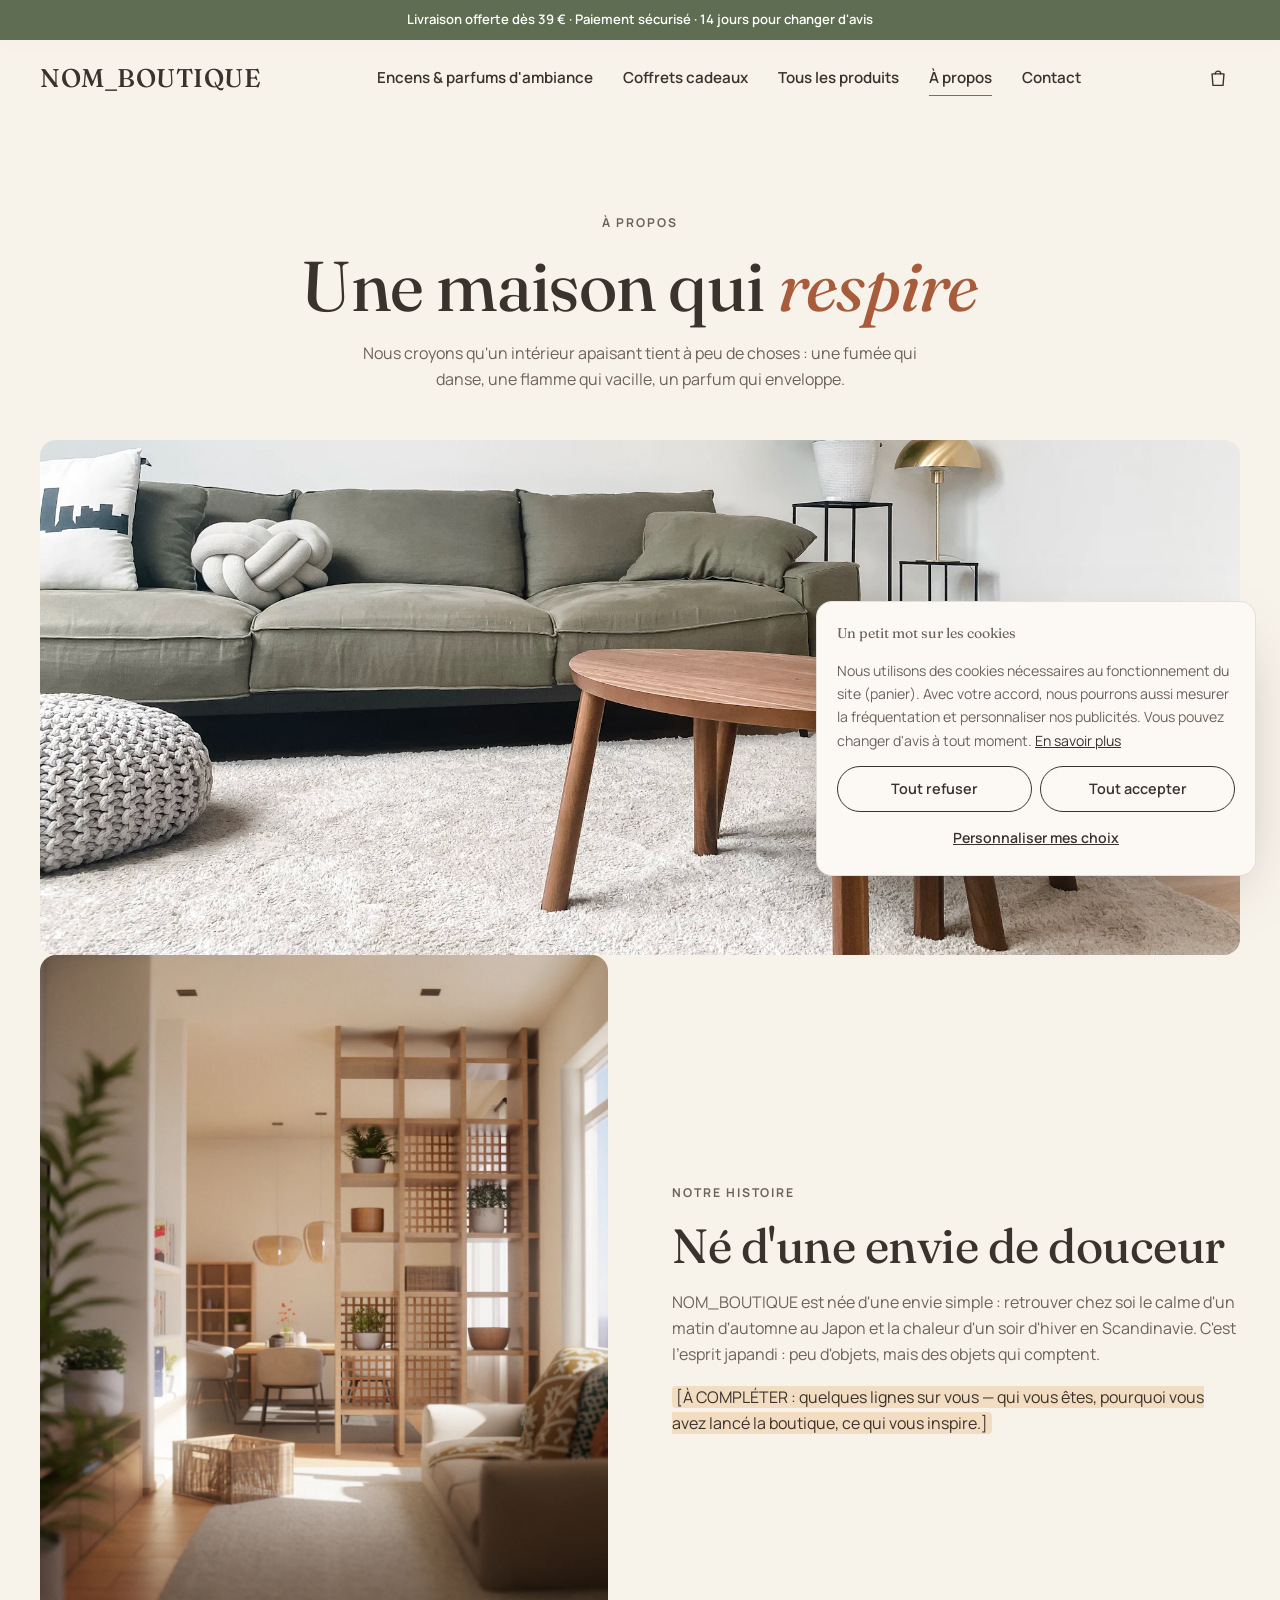
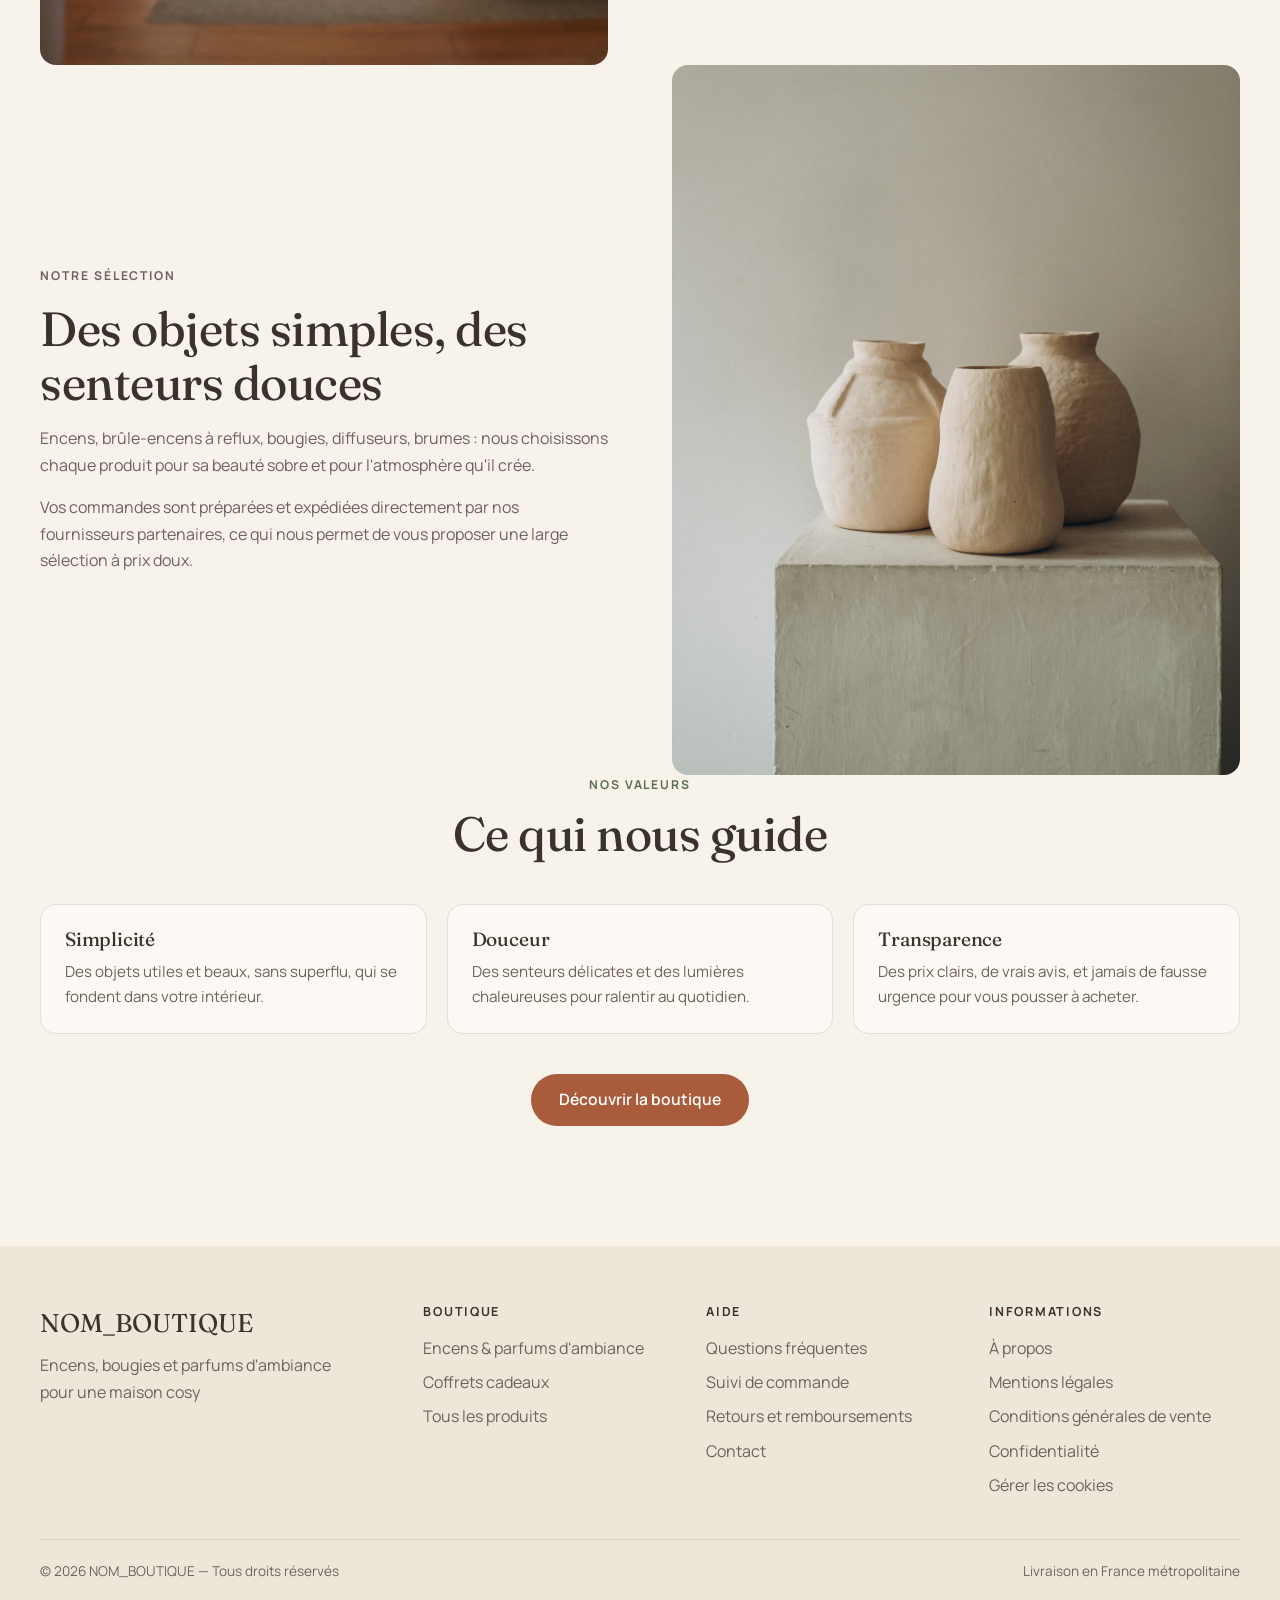
==== page-a-propos.html @ 4345be6d "Publication du site Maison Ambre" ====
<!DOCTYPE html>
<html lang="fr">
<head>
  <meta charset="UTF-8">
  <meta name="viewport" content="width=device-width, initial-scale=1">
  <title>À propos — NOM_BOUTIQUE</title>
  <meta name="description" content="NOM_BOUTIQUE sélectionne encens, bougies et parfums d'ambiance dans un esprit japandi : simple, doux et naturel, pour une maison apaisante.">
  <meta name="theme-color" content="#F7F2EA">
  <script>
    document.documentElement.classList.add('avec-js');
    setTimeout(function () { if (!window.BOUTIQUE) document.documentElement.classList.remove('avec-js'); }, 4000);
  </script>
  <link rel="preconnect" href="https://fonts.googleapis.com">
  <link rel="preconnect" href="https://fonts.gstatic.com" crossorigin>
  <link rel="stylesheet" href="https://fonts.googleapis.com/css2?family=Fraunces:ital,opsz,wght@0,9..144,400..600;1,9..144,400..600&family=Manrope:wght@400..700&display=swap">
  <link rel="stylesheet" href="styles-base.css">
  <link rel="stylesheet" href="styles-pages.css">
  <link rel="stylesheet" href="styles-panier-cookies.css">
  <script src="configuration-boutique.js" defer></script>
  <script src="catalogue-produits.js" defer></script>
  <script src="script-commun.js" defer></script>
  <script src="script-panier.js" defer></script>
</head>
<body data-page="a-propos">
  <div data-entete style="min-height: 99px"></div>

  <main id="contenu" class="conteneur">
    <header class="entete-page">
      <p class="surtitre">À propos</p>
      <h1 class="titre-1">Une maison qui <em>respire</em></h1>
      <p>Nous croyons qu'un intérieur apaisant tient à peu de choses : une fumée qui danse, une flamme qui vacille, un parfum qui enveloppe.</p>
    </header>

    <div class="photo-page" data-apparition>
      <img src="images/ambiance/a-propos-banniere.webp" alt="Salon lumineux avec canapé gris et table basse en bois" width="1920" height="820" fetchpriority="high">
    </div>

    <!-- Notre histoire -->
    <section class="section">
      <div class="recit">
        <div class="recit__image" data-apparition>
          <img src="images/ambiance/a-propos-interieur.webp" alt="Salon baigné de lumière naturelle, avec des accents de bois" loading="lazy" width="1200" height="1500">
        </div>
        <div class="recit__texte" data-apparition>
          <p class="surtitre">Notre histoire</p>
          <h2 class="titre-2">Né d'une envie de douceur</h2>
          <p><span data-nom-boutique>NOM_BOUTIQUE</span> est née d'une envie simple : retrouver chez soi le calme d'un matin d'automne au Japon et la chaleur d'un soir d'hiver en Scandinavie. C'est l'esprit japandi : peu d'objets, mais des objets qui comptent.</p>
          <p><mark class="a-completer">[À COMPLÉTER : quelques lignes sur vous — qui vous êtes, pourquoi vous avez lancé la boutique, ce qui vous inspire.]</mark></p>
        </div>
      </div>
    </section>

    <!-- Notre sélection -->
    <section class="section">
      <div class="recit recit--inverse">
        <div class="recit__image" data-apparition>
          <img src="images/ambiance/a-propos-ceramique.webp" alt="Trois vases en argile sur une table claire" loading="lazy" width="1200" height="1500">
        </div>
        <div class="recit__texte" data-apparition>
          <p class="surtitre">Notre sélection</p>
          <h2 class="titre-2">Des objets simples, des senteurs douces</h2>
          <p>Encens, brûle-encens à reflux, bougies, diffuseurs, brumes : nous choisissons chaque produit pour sa beauté sobre et pour l'atmosphère qu'il crée.</p>
          <p>Vos commandes sont préparées et expédiées directement par nos fournisseurs partenaires, ce qui nous permet de vous proposer une large sélection à prix doux.</p>
        </div>
      </div>
    </section>

    <!-- Nos valeurs -->
    <section class="section">
      <div class="entete-section entete-section--centre" data-apparition>
        <p class="surtitre">Nos valeurs</p>
        <h2 class="titre-2">Ce qui nous guide</h2>
      </div>
      <div class="valeurs">
        <article class="valeur" data-apparition>
          <h3>Simplicité</h3>
          <p>Des objets utiles et beaux, sans superflu, qui se fondent dans votre intérieur.</p>
        </article>
        <article class="valeur" data-apparition>
          <h3>Douceur</h3>
          <p>Des senteurs délicates et des lumières chaleureuses pour ralentir au quotidien.</p>
        </article>
        <article class="valeur" data-apparition>
          <h3>Transparence</h3>
          <p>Des prix clairs, de vrais avis, et jamais de fausse urgence pour vous pousser à acheter.</p>
        </article>
      </div>
      <p style="margin-top: 40px; text-align: center;">
        <a class="bouton bouton--plein" href="page-collection.html?collection=tous">Découvrir la boutique</a>
      </p>
    </section>
  </main>

  <div data-pied></div>
</body>
</html>
---- styles-base.css ----
/* =========================================================
   STYLES DE BASE — univers « cosy japandi »
   Couleurs, typographies, boutons, en-tête, menu mobile, pied de page,
   accordéons, formulaires et apparitions au scroll.
   Écrit d'abord pour le mobile, puis adapté aux grands écrans.
   ========================================================= */
:root {
  /* Couleurs : beige, crème, bois clair, terracotta douce, vert sauge */
  --creme: #F7F2EA;
  --lin: #FCF9F4;
  --beige: #EFE6DA;
  --sable: #E2D4C2;
  --bois: #C8A27C;
  --terracotta: #A95C3B;        /* boutons : contraste suffisant avec le blanc */
  --terracotta-fonce: #8E4B2F;
  --terracotta-clair: #D9967A;
  --sauge: #A3AE95;
  --sauge-fonce: #5F6D53;
  --encre: #3A332D;             /* texte principal */
  --gris: #6E635A;              /* texte secondaire */
  --trait: rgba(58, 51, 45, 0.12);

  /* Typographies : serif pour les titres, sans-serif pour le texte */
  --police-titre: "Fraunces", Georgia, "Times New Roman", serif;
  --police-texte: "Manrope", "Segoe UI", system-ui, -apple-system, sans-serif;

  /* Formes et espaces */
  --rayon: 16px;
  --rayon-petit: 12px;
  --largeur: 1240px;
  --marge: clamp(18px, 4vw, 40px);
  --espace-section: clamp(64px, 10vw, 120px);
  --courbe: cubic-bezier(0.22, 1, 0.36, 1);
  --ombre-douce: 0 18px 40px -24px rgba(58, 51, 45, 0.35);
}

*, *::before, *::after { box-sizing: border-box; margin: 0; padding: 0; }
html { scroll-behavior: smooth; -webkit-text-size-adjust: 100%; }
body {
  font-family: var(--police-texte);
  font-size: 16px; line-height: 1.65;
  color: var(--encre);
  background: var(--creme);
  overflow-x: clip;
  -webkit-font-smoothing: antialiased;
}
img, svg { display: block; max-width: 100%; }
img { height: auto; }
a { color: inherit; }
button, input, select, textarea { font: inherit; color: inherit; }
button { cursor: pointer; background: none; border: 0; }
ul { list-style: none; }
:focus-visible { outline: 2px solid var(--terracotta); outline-offset: 3px; border-radius: 6px; }

.conteneur { width: min(100% - 2 * var(--marge), var(--largeur)); margin-inline: auto; }
.visuellement-cache {
  position: absolute !important; width: 1px; height: 1px;
  overflow: hidden; clip: rect(0 0 0 0); white-space: nowrap;
}
/* Lien « Aller au contenu » pour la navigation au clavier */
.lien-evitement {
  position: absolute; left: 12px; top: -80px; z-index: 100;
  padding: 10px 16px; border-radius: var(--rayon-petit);
  background: var(--encre); color: var(--creme); text-decoration: none;
}
.lien-evitement:focus { top: 12px; }

/* ---------- Typographie ---------- */
h1, h2, h3, .titre-1, .titre-2, .titre-3 {
  font-family: var(--police-titre);
  font-weight: 450; line-height: 1.12; letter-spacing: -0.01em;
}
.titre-1 { font-size: clamp(2.3rem, 7vw, 4.4rem); }
.titre-2 { font-size: clamp(1.9rem, 4.6vw, 3rem); }
.titre-3 { font-size: clamp(1.2rem, 2.4vw, 1.55rem); }
.titre-1 em, .titre-2 em { font-style: italic; color: var(--terracotta); }
.surtitre {
  font-size: 0.76rem; font-weight: 700; letter-spacing: 0.16em; text-transform: uppercase;
  color: var(--sauge-fonce);
}
.texte-doux { color: var(--gris); }
.entete-section { display: grid; gap: 12px; margin-bottom: clamp(28px, 4vw, 44px); }
.entete-section--centre { justify-items: center; text-align: center; }
.entete-section p { max-width: 56ch; }

/* ---------- Boutons ---------- */
.bouton {
  display: inline-flex; align-items: center; justify-content: center; gap: 10px;
  min-height: 52px; padding: 0 28px;
  border-radius: 999px;
  font-size: 0.98rem; font-weight: 600; text-decoration: none;
  transition: background-color 0.3s, color 0.3s, transform 0.35s var(--courbe), box-shadow 0.3s;
}
.bouton--plein { background: var(--terracotta); color: #fff; }
.bouton--plein:hover { background: var(--terracotta-fonce); transform: translateY(-2px); box-shadow: var(--ombre-douce); }
.bouton--clair { background: var(--lin); color: var(--encre); }
.bouton--clair:hover { background: #fff; transform: translateY(-2px); }
.bouton--contour { border: 1px solid var(--encre); }
.bouton--contour:hover { background: var(--encre); color: var(--creme); }
.bouton--bloc { width: 100%; }
.bouton[disabled] { opacity: 0.55; cursor: not-allowed; transform: none; box-shadow: none; }
.lien-fleche {
  display: inline-flex; align-items: center; gap: 8px;
  font-weight: 600; text-decoration: none;
}
.lien-fleche svg { width: 18px; height: 18px; transition: translate 0.4s var(--courbe); }
.lien-fleche:hover svg { translate: 5px 0; }
.icone { width: 22px; height: 22px; flex-shrink: 0; }

/* ---------- Bandeau d'annonce + en-tête ---------- */
.bandeau-annonce {
  padding: 9px var(--marge);
  background: var(--sauge-fonce); color: #fff;
  font-size: 0.82rem; font-weight: 600; text-align: center;
}
.entete {
  position: sticky; top: 0; z-index: 40;
  background: rgba(247, 242, 234, 0.94);
  -webkit-backdrop-filter: blur(10px); backdrop-filter: blur(10px);
  border-bottom: 1px solid transparent;
  transition: border-color 0.3s, box-shadow 0.3s;
}
.entete.est-defile { border-bottom-color: var(--trait); box-shadow: 0 10px 30px -28px rgba(58, 51, 45, 0.6); }
.entete__interieur { display: grid; grid-template-columns: 44px 1fr 44px; align-items: center; gap: 8px; height: 64px; }
.logo {
  justify-self: center;
  font-family: var(--police-titre); font-size: 1.45rem; font-weight: 500; letter-spacing: 0.02em;
  text-decoration: none; white-space: nowrap;
}
.navigation { display: none; }
.bouton-icone {
  position: relative; display: grid; place-items: center;
  width: 44px; height: 44px; border-radius: 50%;
  transition: background-color 0.3s;
}
.bouton-icone:hover { background: var(--beige); }
.panier__compteur {
  position: absolute; top: 2px; right: 0;
  min-width: 19px; height: 19px; padding: 0 5px;
  border-radius: 999px;
  background: var(--terracotta); color: #fff;
  font-size: 0.7rem; font-weight: 700; line-height: 19px; text-align: center;
  transform: scale(0); transition: transform 0.4s var(--courbe);
}
.panier__compteur.est-rempli { transform: scale(1); }
.panier__compteur.rebond { animation: rebond 0.5s var(--courbe); }

/* ---------- Menu mobile (glisse depuis la gauche) ---------- */
.voile {
  position: fixed; inset: 0; z-index: 55;
  background: rgba(58, 51, 45, 0.4);
  opacity: 0; pointer-events: none;
  transition: opacity 0.35s;
}
.voile.est-visible { opacity: 1; pointer-events: auto; }
.menu-mobile {
  position: fixed; top: 0; bottom: 0; left: 0; z-index: 60;
  width: min(86vw, 360px);
  display: flex; flex-direction: column; gap: 22px;
  padding: 20px 24px 32px;
  background: var(--lin);
  overflow-y: auto;
  transform: translateX(-102%); visibility: hidden;
  transition: transform 0.45s var(--courbe), visibility 0s linear 0.45s;
}
.menu-ouvert .menu-mobile { transform: none; visibility: visible; transition: transform 0.45s var(--courbe), visibility 0s; }
.menu-mobile__haut { display: flex; justify-content: space-between; align-items: center; }
.menu-mobile__liens { display: grid; gap: 2px; }
.menu-mobile__liens a {
  display: flex; justify-content: space-between; align-items: center;
  padding: 14px 0; border-bottom: 1px solid var(--trait);
  font-family: var(--police-titre); font-size: 1.3rem; text-decoration: none;
}
.menu-mobile__secondaires { display: grid; gap: 10px; font-size: 0.95rem; color: var(--gris); }
.menu-mobile__secondaires a { text-decoration: none; }
.menu-ouvert body { overflow: hidden; }

/* Grand écran : navigation visible, burger masqué */
@media (min-width: 960px) {
  .entete__interieur { grid-template-columns: auto 1fr auto; height: 76px; gap: 32px; }
  .logo { justify-self: start; font-size: 1.6rem; }
  .bouton-burger { display: none; }
  .navigation { display: flex; justify-content: center; gap: 30px; }
  .navigation a {
    position: relative; padding: 6px 0;
    font-size: 0.95rem; font-weight: 600; text-decoration: none;
  }
  .navigation a::after {
    content: ""; position: absolute; left: 0; right: 0; bottom: 0; height: 1.5px;
    background: var(--terracotta);
    transform: scaleX(0); transform-origin: right;
    transition: transform 0.45s var(--courbe);
  }
  .navigation a:hover::after,
  .navigation a[aria-current="page"]::after { transform: scaleX(1); transform-origin: left; }
}

/* ---------- Pied de page ---------- */
.pied { margin-top: var(--espace-section); padding: 56px 0 28px; background: var(--beige); }
.pied__grille { display: grid; gap: 32px; }
.pied__marque { font-family: var(--police-titre); font-size: 1.6rem; }
.pied__slogan { margin-top: 8px; max-width: 32ch; color: var(--gris); }
.pied__titre { margin-bottom: 12px; font-size: 0.78rem; font-weight: 700; letter-spacing: 0.14em; text-transform: uppercase; }
.pied__liens { display: grid; gap: 8px; }
.pied__liens a, .pied__liens button { color: var(--gris); text-decoration: none; text-align: left; transition: color 0.3s; }
.pied__liens a:hover, .pied__liens button:hover { color: var(--encre); }
.pied__reseaux { display: flex; gap: 8px; margin-top: 16px; }
.pied__bas {
  display: flex; flex-wrap: wrap; justify-content: space-between; gap: 10px;
  margin-top: 40px; padding-top: 20px;
  border-top: 1px solid var(--trait);
  font-size: 0.85rem; color: var(--gris);
}
@media (min-width: 640px) { .pied__grille { grid-template-columns: 1fr 1fr; } }
@media (min-width: 1024px) { .pied__grille { grid-template-columns: 1.4fr 1fr 1fr 1fr; } }

/* ---------- Accordéons (FAQ, fiches produit) ---------- */
.accordeon { border-bottom: 1px solid var(--trait); }
.accordeon summary {
  display: flex; justify-content: space-between; align-items: center; gap: 16px;
  padding: 18px 0;
  list-style: none; cursor: pointer;
  font-weight: 600;
}
.accordeon summary::-webkit-details-marker { display: none; }
.accordeon__signe {
  position: relative; flex-shrink: 0;
  width: 28px; height: 28px; border-radius: 50%;
  border: 1px solid var(--trait);
  transition: rotate 0.45s var(--courbe), background-color 0.3s;
}
.accordeon__signe::before, .accordeon__signe::after {
  content: ""; position: absolute; left: 50%; top: 50%;
  width: 10px; height: 1.5px; background: currentColor;
  translate: -50% -50%;
}
.accordeon__signe::after { rotate: 90deg; }
.accordeon.est-ouvert .accordeon__signe { rotate: 45deg; background: var(--beige); }
.accordeon__contenu { overflow: hidden; }
.accordeon__contenu > div { padding-bottom: 18px; color: var(--gris); }
.accordeon__contenu p + p { margin-top: 10px; }

/* ---------- Formulaires ---------- */
.champ { display: grid; gap: 6px; }
.champ label { font-size: 0.9rem; font-weight: 600; }
.champ input, .champ textarea, .champ select {
  width: 100%; min-height: 50px;
  padding: 12px 16px;
  border: 1px solid var(--sable); border-radius: var(--rayon-petit);
  background: var(--lin);
  font-size: 16px; /* 16 px minimum : évite le zoom automatique sur iPhone */
  transition: border-color 0.3s, box-shadow 0.3s;
}
.champ textarea { min-height: 140px; resize: vertical; }
.champ input:focus, .champ textarea:focus, .champ select:focus {
  outline: none; border-color: var(--terracotta);
  box-shadow: 0 0 0 3px rgba(169, 92, 59, 0.15);
}
.case { display: flex; gap: 10px; align-items: flex-start; font-size: 0.88rem; color: var(--gris); }
.case input { width: 18px; height: 18px; margin-top: 3px; accent-color: var(--terracotta); flex-shrink: 0; }
.message-formulaire { padding: 14px 16px; border-radius: var(--rayon-petit); background: var(--beige); font-size: 0.95rem; }
.message-formulaire:empty { display: none; }

/* ---------- Notification ---------- */
.notification {
  position: fixed; left: 50%; bottom: 20px; z-index: 90;
  translate: -50% 0;
  max-width: calc(100vw - 32px);
  padding: 12px 22px; border-radius: 999px;
  background: var(--encre); color: var(--creme);
  font-size: 0.92rem; font-weight: 600; text-align: center;
  opacity: 0; transform: translateY(140%);
  transition: opacity 0.35s, transform 0.5s var(--courbe);
  pointer-events: none;
}
.notification.est-visible { opacity: 1; transform: none; }

/* ---------- Apparitions au scroll (seulement si JavaScript est actif) ---------- */
.avec-js [data-apparition] {
  opacity: 0; transform: translateY(26px);
  transition: opacity 0.8s var(--courbe) var(--delai, 0s), transform 0.9s var(--courbe) var(--delai, 0s);
}
.avec-js [data-apparition].est-visible { opacity: 1; transform: none; }

@keyframes rebond { 0% { transform: scale(1); } 45% { transform: scale(1.45); } 100% { transform: scale(1); } }

@media (prefers-reduced-motion: reduce) {
  html { scroll-behavior: auto; }
  *, *::before, *::after {
    animation-duration: 0.01ms !important; animation-iteration-count: 1 !important;
    transition-duration: 0.01ms !important; transition-delay: 0s !important;
  }
}
---- styles-pages.css ----
/* =========================================================
   PAGES D'INFORMATION — À propos, FAQ, Contact, Suivi de commande,
   pages légales
   ========================================================= */
.entete-page {
  display: grid; justify-items: center; gap: 14px;
  padding: clamp(40px, 8vw, 96px) 0 clamp(28px, 5vw, 48px);
  text-align: center;
}
.entete-page p { max-width: 60ch; color: var(--gris); }

/* Photo large en haut de page */
.photo-page { overflow: hidden; aspect-ratio: 4 / 3; border-radius: var(--rayon); }
.photo-page img { width: 100%; height: 100%; object-fit: cover; animation: zoom-doux 20s ease-in-out infinite alternate; }
@media (min-width: 768px) { .photo-page { aspect-ratio: 21 / 9; } }

/* ---------- À propos ---------- */
.recit { display: grid; gap: 28px; align-items: center; }
@media (min-width: 900px) {
  .recit { grid-template-columns: 1fr 1fr; gap: 64px; }
  .recit--inverse .recit__image { order: 2; }
}
.recit__image { overflow: hidden; aspect-ratio: 4 / 5; border-radius: var(--rayon); }
.recit__image img { width: 100%; height: 100%; object-fit: cover; }
.recit__texte { display: grid; gap: 16px; }
.recit__texte p { color: var(--gris); }
.valeurs { display: grid; gap: 14px; }
@media (min-width: 768px) { .valeurs { grid-template-columns: repeat(3, 1fr); gap: 20px; } }
.valeur { display: grid; gap: 8px; align-content: start; padding: 24px; border: 1px solid var(--trait); border-radius: var(--rayon); background: var(--lin); }
.valeur h3 { font-size: 1.2rem; }
.valeur p { font-size: 0.95rem; color: var(--gris); }

/* ---------- FAQ ---------- */
.faq-sommaire { display: flex; flex-wrap: wrap; justify-content: center; gap: 8px; margin-bottom: 36px; }
.faq-sommaire a { display: inline-flex; align-items: center; text-decoration: none; }
.faq-page { display: grid; gap: 44px; max-width: 820px; margin-inline: auto; }
.faq-page__groupe { scroll-margin-top: 100px; }
.faq-page__groupe h2 { margin-bottom: 6px; font-size: 1.55rem; }

/* ---------- Contact ---------- */
.contact { display: grid; gap: 28px; }
@media (min-width: 900px) { .contact { grid-template-columns: 0.9fr 1.1fr; gap: 56px; align-items: start; } }
.contact__infos { display: grid; gap: 12px; }
.info-contact {
  display: flex; align-items: center; gap: 14px;
  padding: 20px;
  border: 1px solid var(--trait); border-radius: var(--rayon);
  background: var(--lin); text-decoration: none;
  transition: transform 0.35s var(--courbe), box-shadow 0.35s;
}
a.info-contact:hover { transform: translateY(-3px); box-shadow: var(--ombre-douce); }
.info-contact__icone { display: grid; place-items: center; flex-shrink: 0; width: 46px; height: 46px; border-radius: 50%; background: var(--beige); color: var(--terracotta); }
.info-contact small { display: block; font-size: 0.8rem; color: var(--gris); }
.info-contact strong { overflow-wrap: anywhere; }
.formulaire-page {
  display: grid; gap: 16px;
  padding: clamp(20px, 4vw, 36px);
  border: 1px solid var(--trait); border-radius: var(--rayon);
  background: var(--lin);
}
.suivi { max-width: 560px; margin-inline: auto; }

/* ---------- Pages légales ---------- */
.texte-legal { max-width: 760px; margin-inline: auto; }
.avertissement-modele {
  display: flex; gap: 12px; align-items: flex-start;
  margin-bottom: 32px; padding: 16px 18px;
  border-radius: var(--rayon-petit);
  background: #F3DDC2; font-size: 0.92rem;
}
.avertissement-modele svg { width: 22px; height: 22px; flex-shrink: 0; color: var(--terracotta); }
.texte-legal h2 { margin: 36px 0 12px; font-size: 1.45rem; }
.texte-legal h3 { margin: 22px 0 8px; font-family: var(--police-texte); font-size: 1.05rem; font-weight: 700; }
.texte-legal p + p { margin-top: 10px; }
.texte-legal ul { display: grid; gap: 6px; margin: 10px 0; padding-left: 22px; list-style: disc; }
.texte-legal .mise-a-jour { font-size: 0.9rem; color: var(--gris); }
.texte-legal a { color: var(--terracotta); }
mark.a-completer { padding: 0 4px; border-radius: 4px; background: #F3DDC2; color: var(--encre); }

@keyframes zoom-doux { from { transform: scale(1.02); } to { transform: scale(1.12); } }
---- styles-panier-cookies.css ----
/* =========================================================
   PANIER COULISSANT + BANDEAU COOKIES (RGPD)
   ========================================================= */

/* ---------- Panier coulissant (depuis la droite) ---------- */
.tiroir-panier {
  position: fixed; top: 0; right: 0; bottom: 0; z-index: 70;
  width: min(420px, 100vw);
  display: flex; flex-direction: column;
  background: var(--lin);
  box-shadow: -20px 0 60px -40px rgba(58, 51, 45, 0.6);
  transform: translateX(102%); visibility: hidden;
  transition: transform 0.5s var(--courbe), visibility 0s linear 0.5s;
}
.panier-ouvert .tiroir-panier { transform: none; visibility: visible; transition: transform 0.5s var(--courbe), visibility 0s; }
.panier-ouvert body { overflow: hidden; }
.tiroir-panier__entete { display: flex; justify-content: space-between; align-items: center; padding: 16px 22px; border-bottom: 1px solid var(--trait); }
.tiroir-panier__titre { font-family: var(--police-titre); font-size: 1.4rem; }

/* Barre « Plus que X € pour la livraison offerte » */
.livraison-offerte { display: grid; gap: 8px; padding: 14px 22px; background: var(--beige); font-size: 0.9rem; }
.livraison-offerte__jauge { height: 6px; overflow: hidden; border-radius: 999px; background: rgba(58, 51, 45, 0.1); }
.livraison-offerte__jauge span {
  display: block; height: 100%; border-radius: inherit;
  background: var(--sauge-fonce);
  transform-origin: left; transform: scaleX(0);
  transition: transform 0.8s var(--courbe);
}

.tiroir-panier__liste { flex: 1; overflow-y: auto; overscroll-behavior: contain; padding: 4px 22px; }
.ligne-panier {
  display: grid; grid-template-columns: 72px 1fr auto; align-items: center; gap: 14px;
  padding: 16px 0; border-bottom: 1px solid var(--trait);
}
.ligne-panier--nouvelle { animation: ligne-entree 0.5s var(--courbe) both; }
.ligne-panier__visuel { position: relative; overflow: hidden; width: 72px; aspect-ratio: 1 / 1; border-radius: var(--rayon-petit); background: #F2EBE0; }
.ligne-panier__visuel img { width: 100%; height: 100%; object-fit: cover; }
.ligne-panier__visuel .emplacement-photo svg { width: 50%; }
.ligne-panier__visuel .emplacement-photo span { display: none; }
.ligne-panier__infos { display: grid; gap: 6px; min-width: 0; }
.ligne-panier__nom { font-size: 0.92rem; font-weight: 600; line-height: 1.35; text-decoration: none; }
.ligne-panier__prix { font-size: 0.88rem; color: var(--gris); }
.ligne-panier .quantite { width: max-content; }
.ligne-panier .quantite button { width: 34px; height: 36px; font-size: 1rem; }
.ligne-panier__retirer { align-self: start; font-size: 0.8rem; color: var(--gris); text-decoration: underline; }

.tiroir-panier__vide {
  flex: 1; display: none; flex-direction: column; justify-content: center; align-items: center; gap: 16px;
  padding: 22px; text-align: center; color: var(--gris);
}
.tiroir-panier.est-vide .tiroir-panier__vide { display: flex; }
.tiroir-panier.est-vide .tiroir-panier__liste,
.tiroir-panier.est-vide .tiroir-panier__pied { display: none; }
.tiroir-panier__pied {
  display: grid; gap: 12px;
  padding: 18px 22px calc(18px + env(safe-area-inset-bottom));
  border-top: 1px solid var(--trait);
}
.tiroir-panier__total { display: flex; justify-content: space-between; font-size: 1.1rem; font-weight: 700; }
.tiroir-panier__note { font-size: 0.8rem; color: var(--gris); }
.tiroir-panier__message { padding: 10px 12px; border-radius: var(--rayon-petit); background: var(--beige); font-size: 0.85rem; }
.tiroir-panier__message:empty { display: none; }

/* ---------- Bandeau cookies : refuser est aussi simple qu'accepter ---------- */
.bandeau-cookies {
  position: fixed; left: 12px; right: 12px; bottom: 12px; z-index: 80;
  display: grid; gap: 14px;
  padding: 20px;
  border: 1px solid var(--trait); border-radius: var(--rayon);
  background: var(--lin);
  box-shadow: 0 24px 60px -30px rgba(58, 51, 45, 0.55);
  transform: translateY(130%); visibility: hidden;
  transition: transform 0.6s var(--courbe), visibility 0s linear 0.6s;
}
.bandeau-cookies.est-visible { transform: none; visibility: visible; transition: transform 0.6s var(--courbe), visibility 0s; }
.bandeau-cookies__titre { font-family: var(--police-titre); font-size: 1.2rem; }
.bandeau-cookies p { font-size: 0.88rem; color: var(--gris); }
.bandeau-cookies p a { color: var(--encre); }
.bandeau-cookies__actions { display: grid; grid-template-columns: 1fr 1fr; gap: 8px; }
.bandeau-cookies__actions .bouton { min-height: 46px; padding: 0 12px; font-size: 0.9rem; }
.bandeau-cookies__personnaliser { grid-column: 1 / -1; justify-self: center; padding: 6px; font-size: 0.88rem; font-weight: 600; text-decoration: underline; }
@media (min-width: 768px) { .bandeau-cookies { left: auto; right: 24px; bottom: 24px; width: 440px; } }

/* Fenêtre « Personnaliser » */
.fenetre-cookies {
  position: fixed; inset: 0; z-index: 85;
  display: grid; place-items: center; padding: 16px;
  background: rgba(58, 51, 45, 0.45);
  opacity: 0; visibility: hidden;
  transition: opacity 0.3s, visibility 0s linear 0.3s;
}
.fenetre-cookies.est-visible { opacity: 1; visibility: visible; transition: opacity 0.3s, visibility 0s; }
.fenetre-cookies__boite {
  width: min(520px, 100%); max-height: 90vh; overflow-y: auto;
  display: grid; gap: 14px;
  padding: 24px; border-radius: var(--rayon);
  background: var(--lin);
  transform: translateY(20px); transition: transform 0.4s var(--courbe);
}
.fenetre-cookies.est-visible .fenetre-cookies__boite { transform: none; }
.choix-cookie { display: flex; justify-content: space-between; align-items: flex-start; gap: 16px; padding-top: 14px; border-top: 1px solid var(--trait); }
.choix-cookie strong { display: block; margin-bottom: 4px; }
.choix-cookie p { font-size: 0.85rem; color: var(--gris); }

/* Interrupteur oui / non */
.interrupteur {
  appearance: none; flex-shrink: 0; position: relative;
  width: 48px; height: 28px; border-radius: 999px;
  background: var(--sable); cursor: pointer;
  transition: background-color 0.3s;
}
.interrupteur::after {
  content: ""; position: absolute; top: 3px; left: 3px;
  width: 22px; height: 22px; border-radius: 50%;
  background: #fff; box-shadow: 0 2px 6px rgba(0, 0, 0, 0.15);
  transition: translate 0.3s var(--courbe);
}
.interrupteur:checked { background: var(--sauge-fonce); }
.interrupteur:checked::after { translate: 20px 0; }
.interrupteur:disabled { opacity: 0.6; cursor: not-allowed; }

@keyframes ligne-entree { from { opacity: 0; transform: translateX(20px); } to { opacity: 1; transform: none; } }
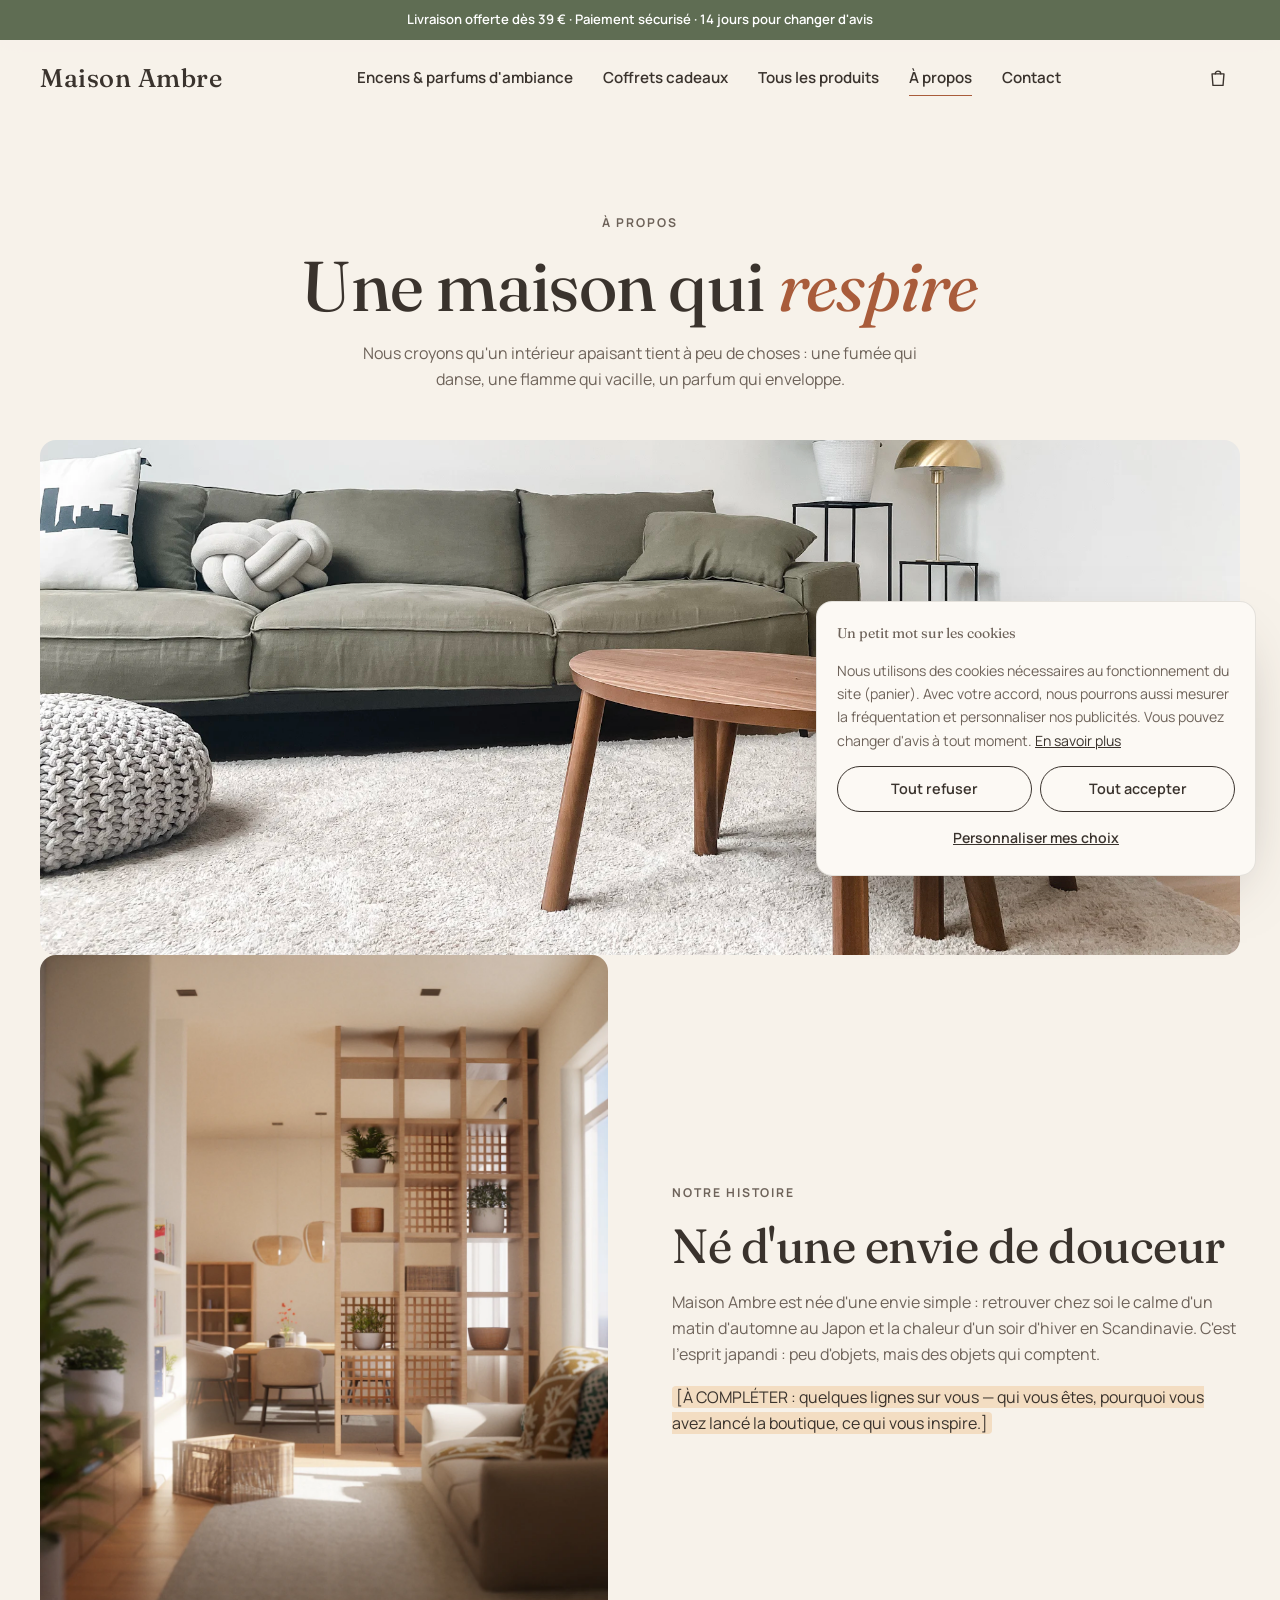
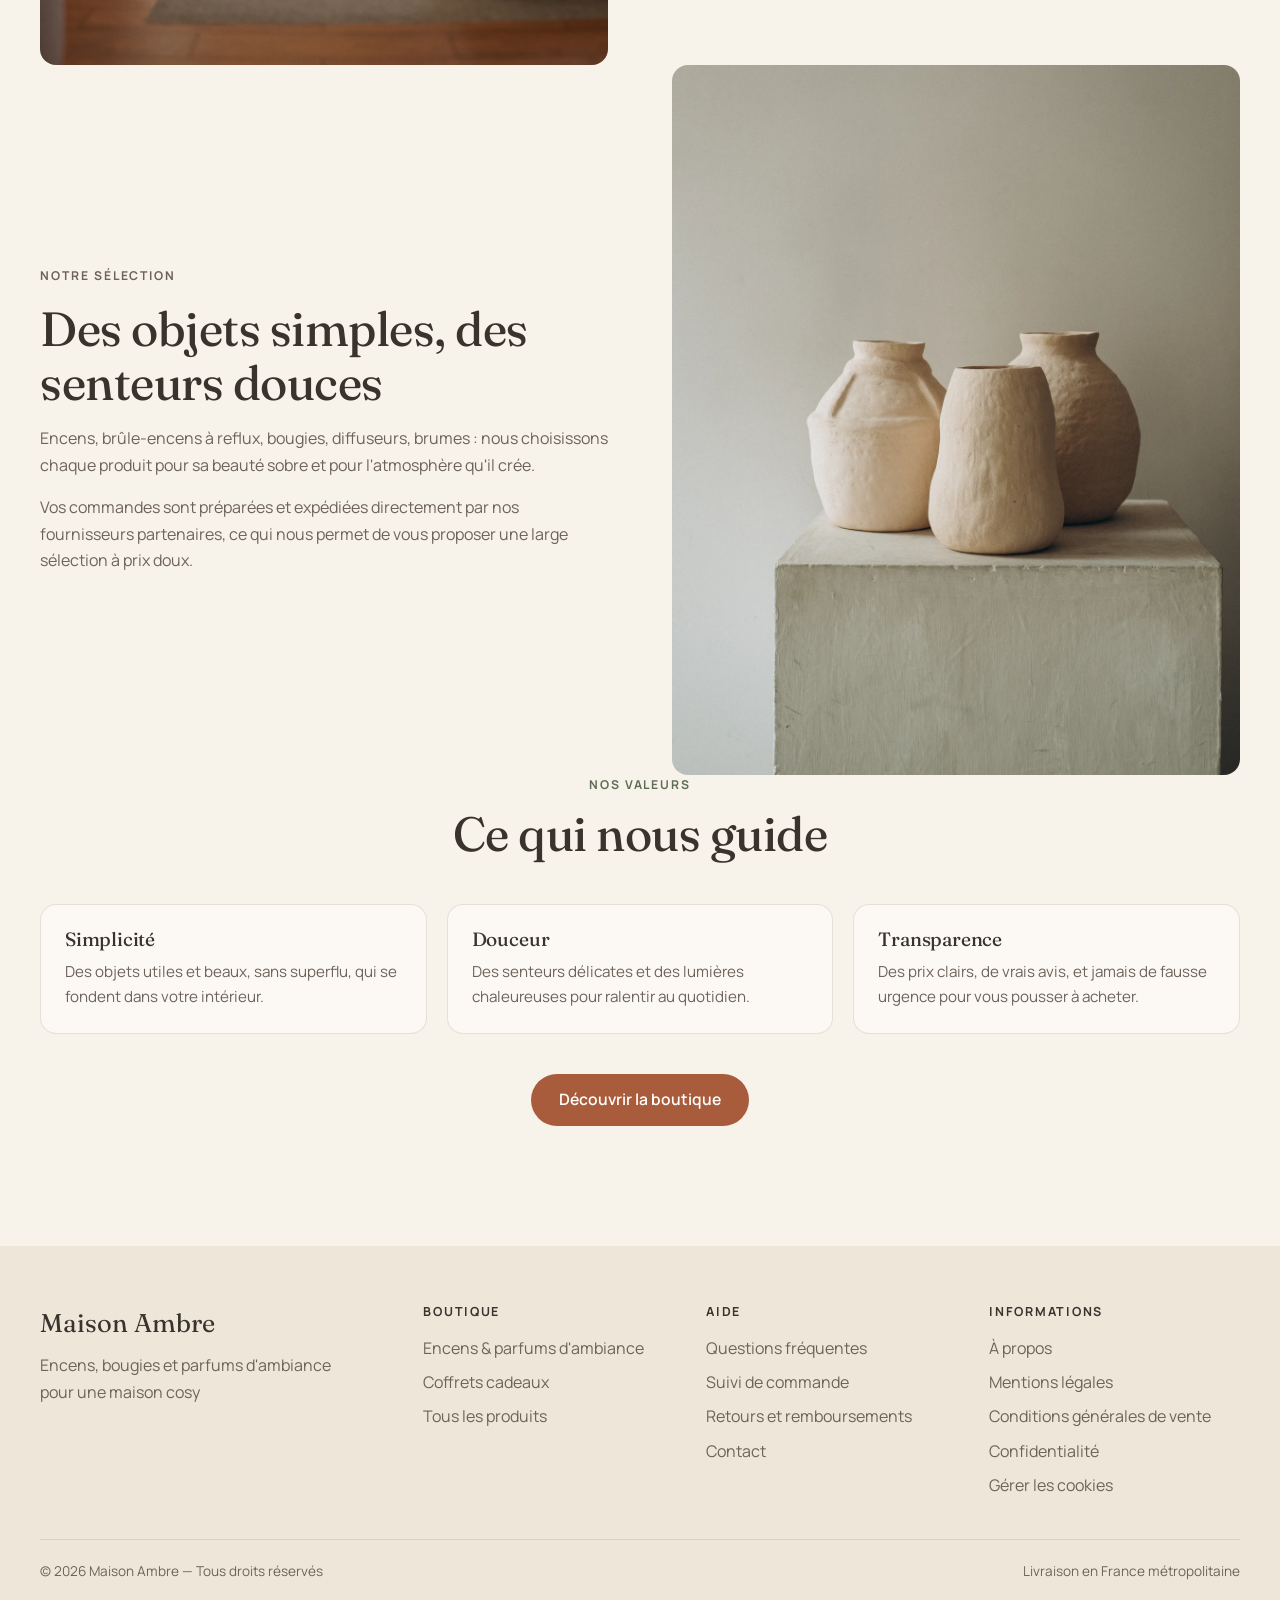
==== commit 74a139a7: "Nom de la boutique : Maison Ambre" ====
--- a/page-a-propos.html
+++ b/page-a-propos.html
@@ -3,8 +3,8 @@
 <head>
   <meta charset="UTF-8">
   <meta name="viewport" content="width=device-width, initial-scale=1">
-  <title>À propos — NOM_BOUTIQUE</title>
-  <meta name="description" content="NOM_BOUTIQUE sélectionne encens, bougies et parfums d'ambiance dans un esprit japandi : simple, doux et naturel, pour une maison apaisante.">
+  <title>À propos — Maison Ambre</title>
+  <meta name="description" content="Maison Ambre sélectionne encens, bougies et parfums d'ambiance dans un esprit japandi : simple, doux et naturel, pour une maison apaisante.">
   <meta name="theme-color" content="#F7F2EA">
   <script>
     document.documentElement.classList.add('avec-js');
@@ -44,7 +44,7 @@
         <div class="recit__texte" data-apparition>
           <p class="surtitre">Notre histoire</p>
           <h2 class="titre-2">Né d'une envie de douceur</h2>
-          <p><span data-nom-boutique>NOM_BOUTIQUE</span> est née d'une envie simple : retrouver chez soi le calme d'un matin d'automne au Japon et la chaleur d'un soir d'hiver en Scandinavie. C'est l'esprit japandi : peu d'objets, mais des objets qui comptent.</p>
+          <p><span data-nom-boutique>Maison Ambre</span> est née d'une envie simple : retrouver chez soi le calme d'un matin d'automne au Japon et la chaleur d'un soir d'hiver en Scandinavie. C'est l'esprit japandi : peu d'objets, mais des objets qui comptent.</p>
           <p><mark class="a-completer">[À COMPLÉTER : quelques lignes sur vous — qui vous êtes, pourquoi vous avez lancé la boutique, ce qui vous inspire.]</mark></p>
         </div>
       </div>
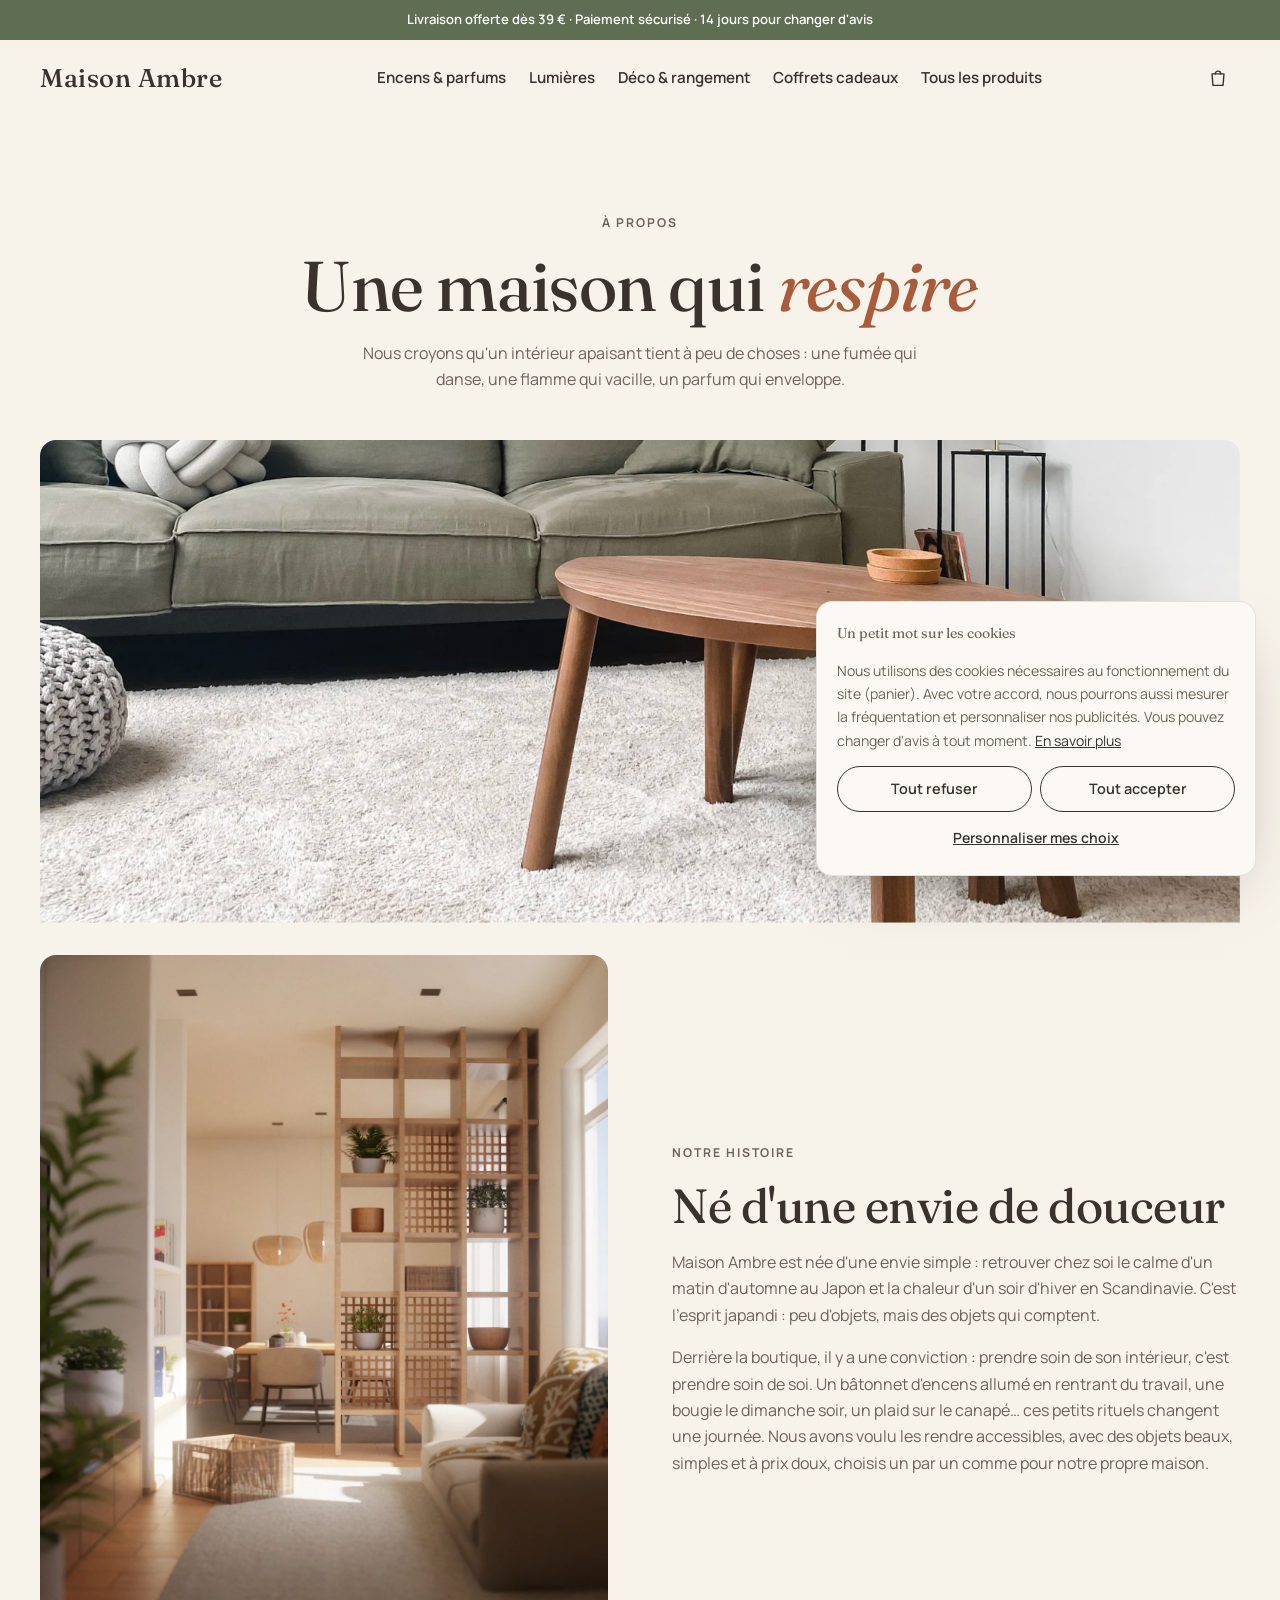
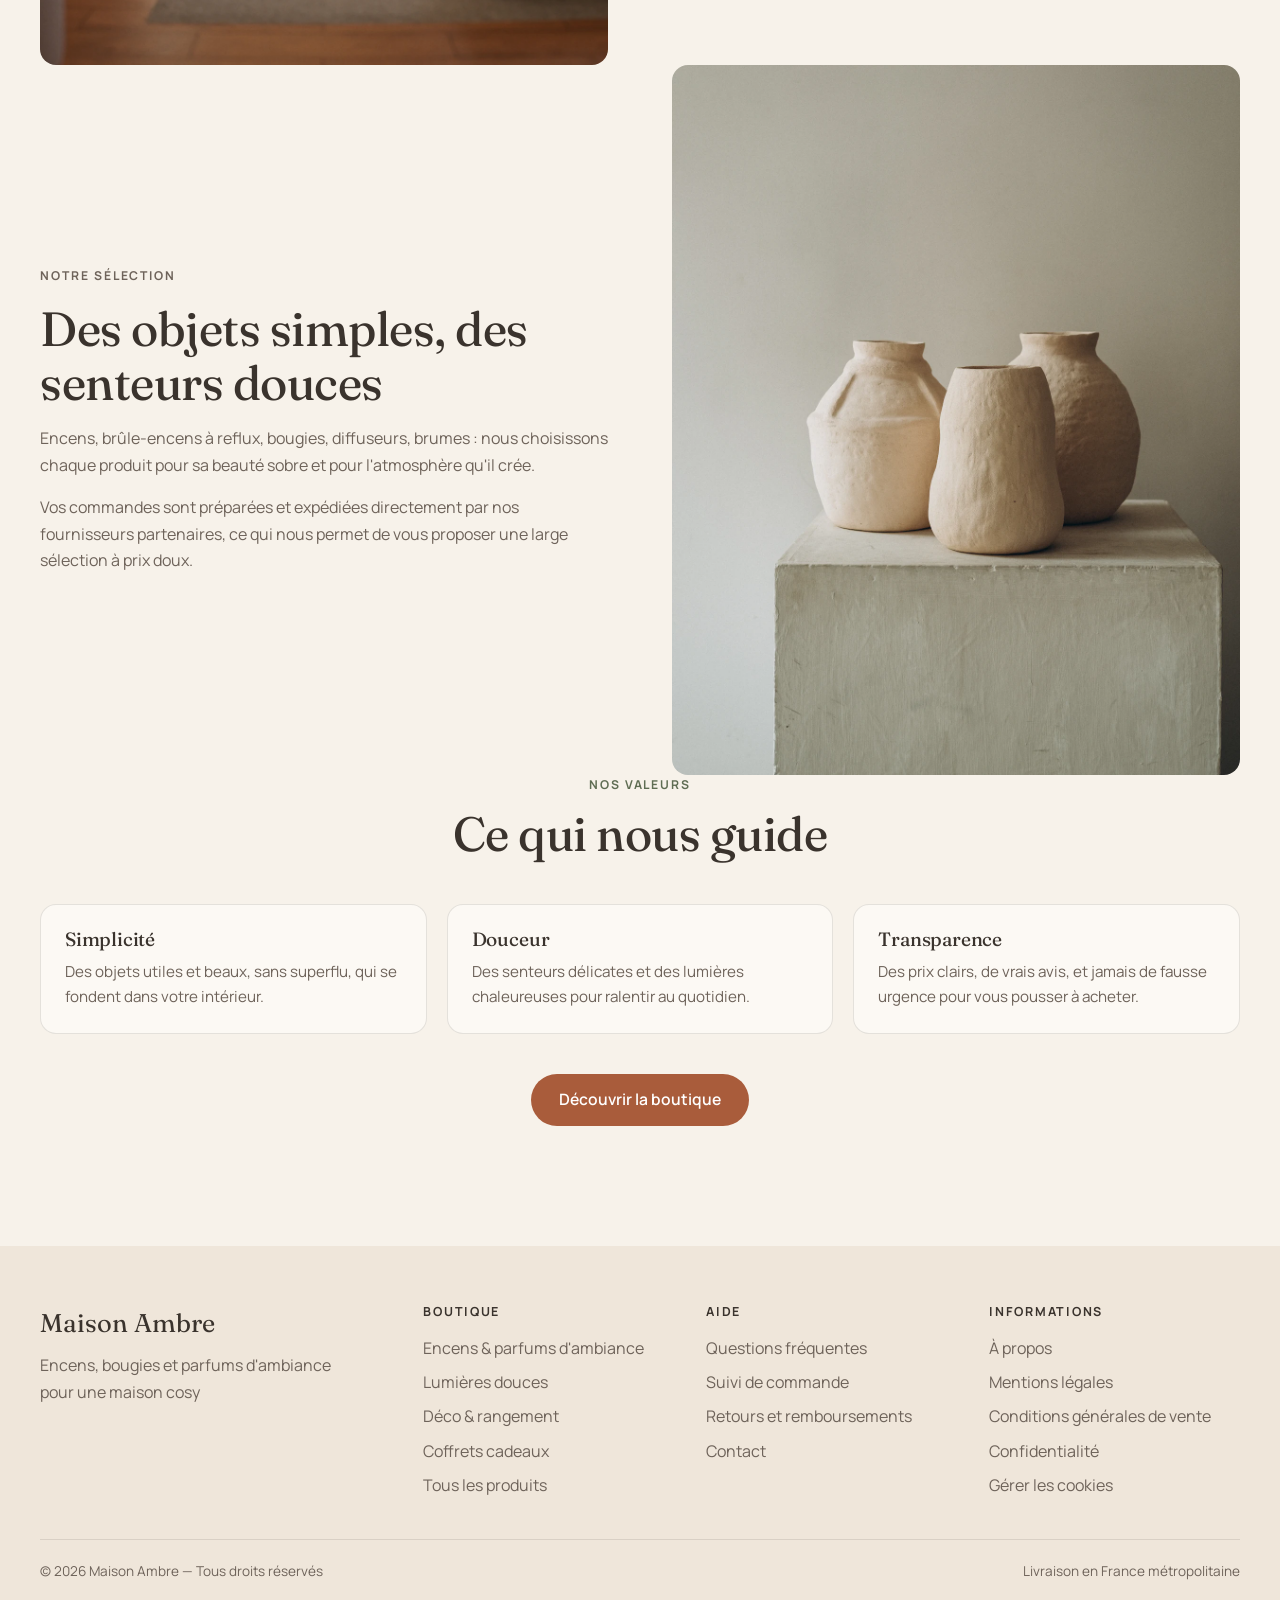
==== commit 7b2a429a: "Remplissage des zones a completer (livraison, retours, paiement, garantie legale)" ====
--- a/page-a-propos.html
+++ b/page-a-propos.html
@@ -45,7 +45,7 @@
           <p class="surtitre">Notre histoire</p>
           <h2 class="titre-2">Né d'une envie de douceur</h2>
           <p><span data-nom-boutique>Maison Ambre</span> est née d'une envie simple : retrouver chez soi le calme d'un matin d'automne au Japon et la chaleur d'un soir d'hiver en Scandinavie. C'est l'esprit japandi : peu d'objets, mais des objets qui comptent.</p>
-          <p><mark class="a-completer">[À COMPLÉTER : quelques lignes sur vous — qui vous êtes, pourquoi vous avez lancé la boutique, ce qui vous inspire.]</mark></p>
+          <p>Derrière la boutique, il y a une conviction : prendre soin de son intérieur, c'est prendre soin de soi. Un bâtonnet d'encens allumé en rentrant du travail, une bougie le dimanche soir, un plaid sur le canapé… ces petits rituels changent une journée. Nous avons voulu les rendre accessibles, avec des objets beaux, simples et à prix doux, choisis un par un comme pour notre propre maison.</p>
         </div>
       </div>
     </section>
--- a/styles-base.css
+++ b/styles-base.css
@@ -180,9 +180,10 @@
   .entete__interieur { grid-template-columns: auto 1fr auto; height: 76px; gap: 32px; }
   .logo { justify-self: start; font-size: 1.6rem; }
   .bouton-burger { display: none; }
-  .navigation { display: flex; justify-content: center; gap: 30px; }
+  .navigation { display: flex; justify-content: center; gap: clamp(16px, 1.8vw, 30px); }
+  .navigation__secondaire { display: none; } /* place limitée : À propos et Contact restent dans le pied de page */
   .navigation a {
-    position: relative; padding: 6px 0;
+    position: relative; padding: 6px 0; white-space: nowrap;
     font-size: 0.95rem; font-weight: 600; text-decoration: none;
   }
   .navigation a::after {
@@ -194,6 +195,7 @@
   .navigation a:hover::after,
   .navigation a[aria-current="page"]::after { transform: scaleX(1); transform-origin: left; }
 }
+@media (min-width: 1360px) { .navigation__secondaire { display: inline; } }
 
 /* ---------- Pied de page ---------- */
 .pied { margin-top: var(--espace-section); padding: 56px 0 28px; background: var(--beige); }
@@ -282,6 +284,40 @@
 }
 .avec-js [data-apparition].est-visible { opacity: 1; transform: none; }
 
+/* ---------- Animations au scroll (cartes, photos, barre de progression) ---------- */
+/* Cartes produit : la photo se dévoile de bas en haut, puis se dézoome doucement */
+.avec-js .carte-produit[data-apparition] .carte-produit__visuel {
+  clip-path: inset(22% 0 0 0 round var(--rayon));
+  transition: clip-path 1.1s var(--courbe) var(--delai, 0s);
+}
+.avec-js .carte-produit[data-apparition] .carte-produit__visuel img { scale: 1.18; transition: scale 1.4s var(--courbe) var(--delai, 0s), transform 0.9s var(--courbe); }
+.avec-js .carte-produit[data-apparition].est-visible .carte-produit__visuel { clip-path: inset(0 0 0 0 round var(--rayon)); }
+.avec-js .carte-produit[data-apparition].est-visible .carte-produit__visuel img { scale: 1; }
+.carte-produit { transition: translate 0.5s var(--courbe); }
+.carte-produit:hover { translate: 0 -4px; }
+
+/* Cartes collection : même effet de rideau, plus ample */
+.avec-js .carte-collection[data-apparition] { clip-path: inset(12% 4% 0 4% round var(--rayon)); transition: opacity 0.8s var(--courbe) var(--delai, 0s), transform 0.9s var(--courbe) var(--delai, 0s), clip-path 1.2s var(--courbe) var(--delai, 0s); }
+.avec-js .carte-collection[data-apparition].est-visible { clip-path: inset(0 0 0 0 round var(--rayon)); }
+
+/* Accès rapides : les pastilles arrivent l'une après l'autre */
+.avec-js .envie[data-apparition] { transform: translateY(14px) scale(0.94); }
+.avec-js .envie[data-apparition].est-visible:hover { transform: translateY(-2px); }
+
+/* Photos en parallaxe (bannières, grandes photos) : décalage réglé par script-commun.js */
+[data-parallaxe] { translate: 0 var(--parallaxe, 0px); will-change: translate; }
+/* La photo dépasse un peu de son cadre pour ne jamais laisser de bord vide en bougeant */
+.banniere__image[data-parallaxe], .bandeau-collection img[data-parallaxe] { top: -10%; height: 120%; }
+.philosophie__image img[data-parallaxe], .photo-page img[data-parallaxe] { height: 120%; margin-top: -10%; }
+
+/* Barre de progression de lecture, en haut de l'écran */
+.progression-scroll {
+  position: fixed; top: 0; left: 0; right: 0; z-index: 70; height: 3px;
+  background: var(--terracotta);
+  transform: scaleX(var(--progression, 0)); transform-origin: left;
+  pointer-events: none;
+}
+
 @keyframes rebond { 0% { transform: scale(1); } 45% { transform: scale(1.45); } 100% { transform: scale(1); } }
 
 @media (prefers-reduced-motion: reduce) {
--- a/styles-pages.css
+++ b/styles-pages.css
@@ -76,5 +76,7 @@
 .texte-legal .mise-a-jour { font-size: 0.9rem; color: var(--gris); }
 .texte-legal a { color: var(--terracotta); }
 mark.a-completer { padding: 0 4px; border-radius: 4px; background: #F3DDC2; color: var(--encre); }
+.encadre-garantie { margin: 16px 0; padding: 18px 20px; border: 1px solid var(--terracotta); border-radius: var(--rayon-petit); font-size: 0.92rem; }
+.texte-legal .encadre-garantie ul { list-style: none; padding-left: 0; }
 
 @keyframes zoom-doux { from { transform: scale(1.02); } to { transform: scale(1.12); } }
